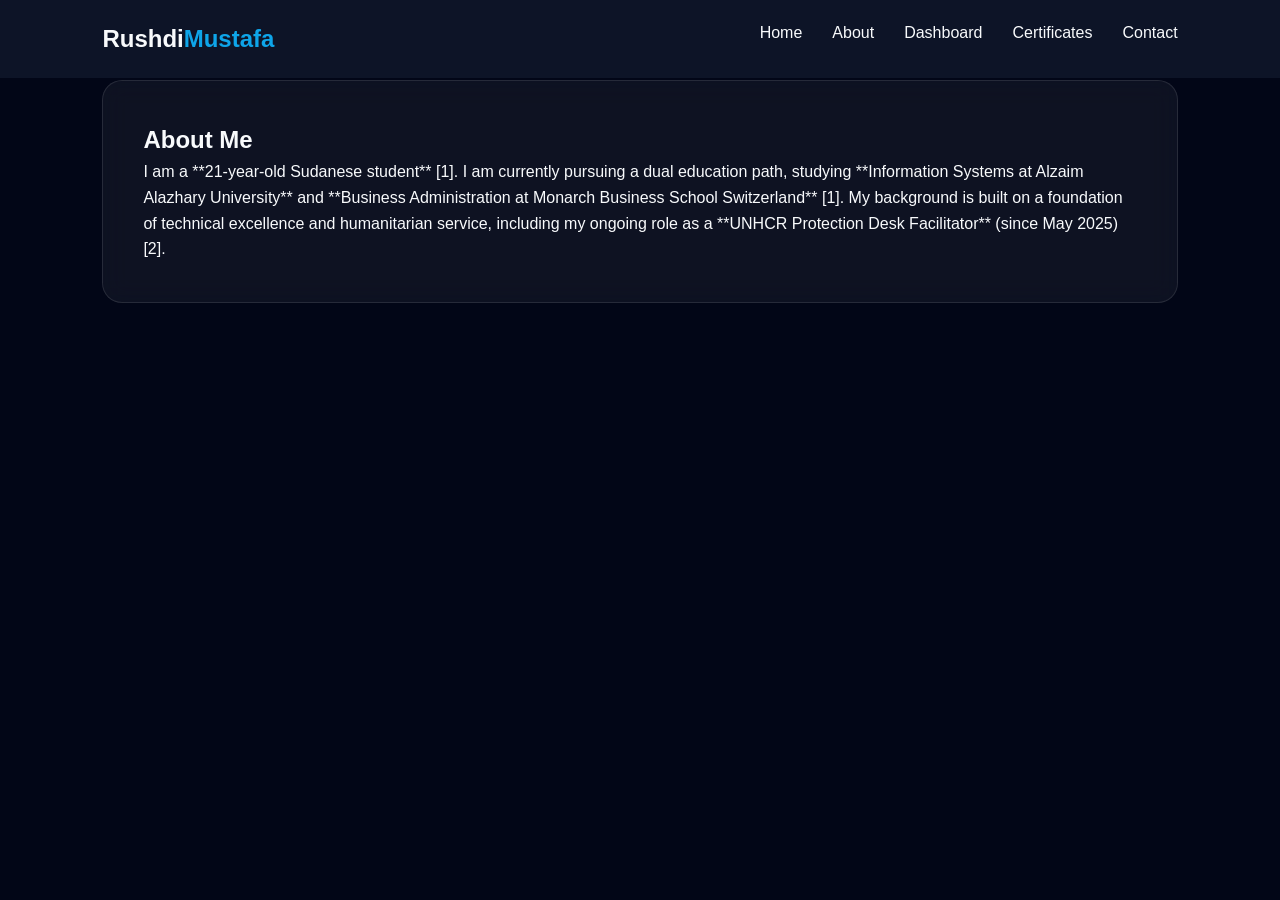
==== about.html @ 571a0451 "my website" ====
<!DOCTYPE html>
<html lang="en">
<head>
    <meta charset="UTF-8">
    <meta name="viewport" content="width=device-width, initial-scale=1.0">
    <title>About Rushdi Mustafa Yousif Adam</title>
    <link rel="stylesheet" href="/style.css">
    <link rel="stylesheet" href="https://cdnjs.cloudflare.com/ajax/libs/font-awesome/6.4.0/css/all.min.css">
    </head>

<body>
    <nav class="navbar">
        <div class="logo">Rushdi<span>Mustafa</span></div>
        <ul class="nav-links">
            <li><a href="/index.html">Home</a></li>
            <li><a href="/about.html">About</a></li>
            <li><a href="/dash.html">Dashboard</a></li>
            <li><a href="/certi.html">Certificates</a></li>
            <li><a href="/contact.html">Contact</a></li>
        </ul>
    </nav>
    <section id="about" class="container">
        <div class="glass-card bio-section">
            <h2>About Me</h2>
            <p>I am a **21-year-old Sudanese student** [1]. I am currently pursuing a dual education path, studying
                **Information Systems at Alzaim Alazhary University** and **Business Administration at Monarch Business
                School Switzerland** [1]. My background is built on a foundation of technical excellence and
                humanitarian service, including my ongoing role as a **UNHCR Protection Desk Facilitator** (since May
                2025) [2].</p>
        </div>
    </section>
<script src="/index.js"></script>

</body>
</html>
---- style.css ----
:root {
    --primary: #0f172a; /* Deep Midnight */
    --accent: #0ea5e9;  /* Electric Cyan */
    --text-white: #f8fafc;
    --card-bg: rgba(255, 255, 255, 0.05);
}

* {
    margin: 0;
    padding: 0;
    box-sizing: border-box;
}

body {
    font-family: 'Inter', sans-serif;
    background-color: #020617;
    color: var(--text-white);
    line-height: 1.6;
}

/* Navbar */
.navbar {
    display: flex;
    justify-content: space-between;
    padding: 20px 8%;
    background: rgba(15, 23, 42, 0.9);
    backdrop-filter: blur(10px);
    position: fixed;
    width: 100%;
    z-index: 1000;
}

.logo { font-size: 1.5rem; font-weight: bold; color: var(--text-white); }
.logo span { color: var(--accent); }

.nav-links { display: flex; list-style: none; }
.nav-links li { margin-left: 30px; }
.nav-links a { text-decoration: none; color: var(--text-white); transition: 0.3s; }
.nav-links a:hover { color: var(--accent); }

/* Hero Section */
.hero-section {
    height: 100vh;
    background: url('images/my.jpg') center/cover;
    display: flex;
    align-items: center;
    justify-content: center;
    text-align: center;
    position: relative;
}

.overlay {
    position: absolute;
    top: 0; left: 0; width: 100%; height: 100%;
    background: linear-gradient(to bottom, rgba(2, 6, 23, 0.8), #020617);
}

.hero-content { position: relative; z-index: 1; }
.profile-img {
    width: 180px; height: 180px;
    border-radius: 50%;
    border: 4px solid var(--accent);
    margin-bottom: 20px;
}

/* Dashboard & Cards */
.container { padding: 80px 8%; }
.section-title { text-align: center; margin-bottom: 40px; font-size: 2.5rem; }

.glass-card {
    background: var(--card-bg);
    backdrop-filter: blur(12px);
    border: 1px solid rgba(255,255,255,0.1);
    padding: 40px;
    border-radius: 20px;
}

.dashboard-grid {
    display: grid;
    grid-template-columns: repeat(auto-fit, minmax(300px, 1fr));
    gap: 30px;
}

.dash-card {
    background: var(--card-bg);
    padding: 30px;
    border-radius: 20px;
    border-bottom: 4px solid var(--accent);
    transition: transform 0.3s;
}

.dash-card:hover { transform: translateY(-10px); }
.dash-card i { font-size: 2.5rem; color: var(--accent); margin-bottom: 15px; }

/* Certificate Photo Section */
.cert-grid {
    display: grid;
    grid-template-columns: repeat(auto-fit, minmax(250px, 1fr));
    gap: 20px;
}

.cert-item img {
    width: 100%;
    border-radius: 10px;
    filter: grayscale(40%);
    transition: 0.4s;
}

.cert-item img:hover { filter: grayscale(0%); transform: scale(1.05); }

/* Footer */
footer { background: #0f172a; padding: 60px 0; text-align: center; }
.footer-icons { margin: 20px 0; }
.footer-icons a { color: var(--text-white); font-size: 1.8rem; margin: 0 15px; transition: 0.3s; }
.footer-icons a:hover { color: var(--accent); }
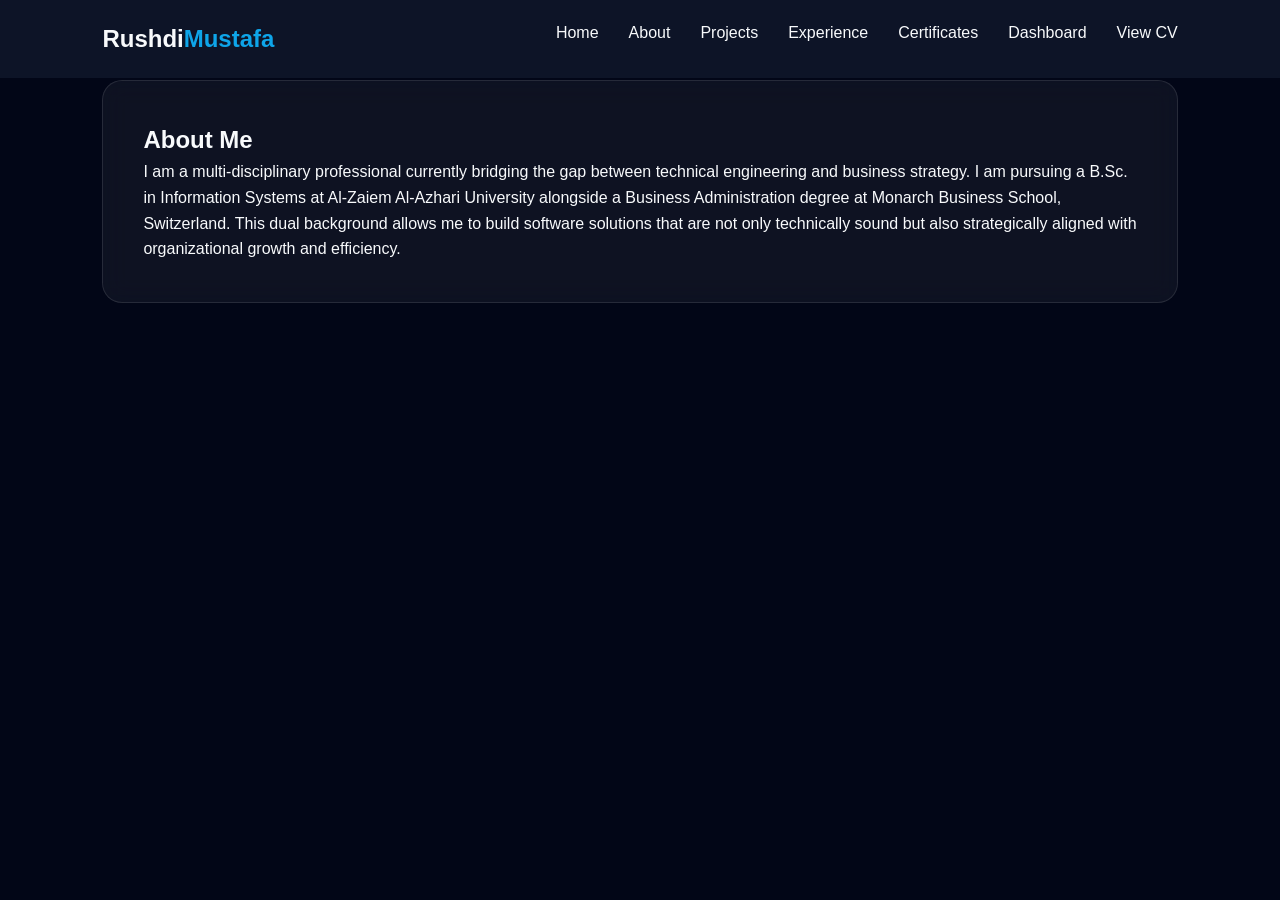
==== commit 0fd531d2: "updatl" ====
--- a/about.html
+++ b/about.html
@@ -12,21 +12,26 @@
     <nav class="navbar">
         <div class="logo">Rushdi<span>Mustafa</span></div>
         <ul class="nav-links">
-            <li><a href="/index.html">Home</a></li>
-            <li><a href="/about.html">About</a></li>
-            <li><a href="/dash.html">Dashboard</a></li>
-            <li><a href="/certi.html">Certificates</a></li>
-            <li><a href="/contact.html">Contact</a></li>
+            <li><a href="home">Home</a></li>
+            <li><a href="about.html">About</a></li>
+            <li><a href="project.html">Projects</a></li>
+            <li><a href="experiance.html">Experience</a></li>
+            <li><a href="certi.html">Certificates</a></li>
+            <li>
+                <a href="dash.html">Dashboard</a>
+            </li>
+            <li>
+                <a href="RUSHDI MUSTAFA YOUSIF ADAM.pdf" target="_blank">View CV</a>
+            </li>
         </ul>
     </nav>
     <section id="about" class="container">
         <div class="glass-card bio-section">
             <h2>About Me</h2>
-            <p>I am a **21-year-old Sudanese student** [1]. I am currently pursuing a dual education path, studying
-                **Information Systems at Alzaim Alazhary University** and **Business Administration at Monarch Business
-                School Switzerland** [1]. My background is built on a foundation of technical excellence and
-                humanitarian service, including my ongoing role as a **UNHCR Protection Desk Facilitator** (since May
-                2025) [2].</p>
+            <p>I am a multi-disciplinary professional currently bridging the gap between technical engineering and business strategy. I
+            am pursuing a B.Sc. in Information Systems at Al-Zaiem Al-Azhari University alongside a Business Administration degree
+            at Monarch Business School, Switzerland. This dual background allows me to build software solutions that are not only
+            technically sound but also strategically aligned with organizational growth and efficiency.</p>
         </div>
     </section>
 <script src="/index.js"></script>
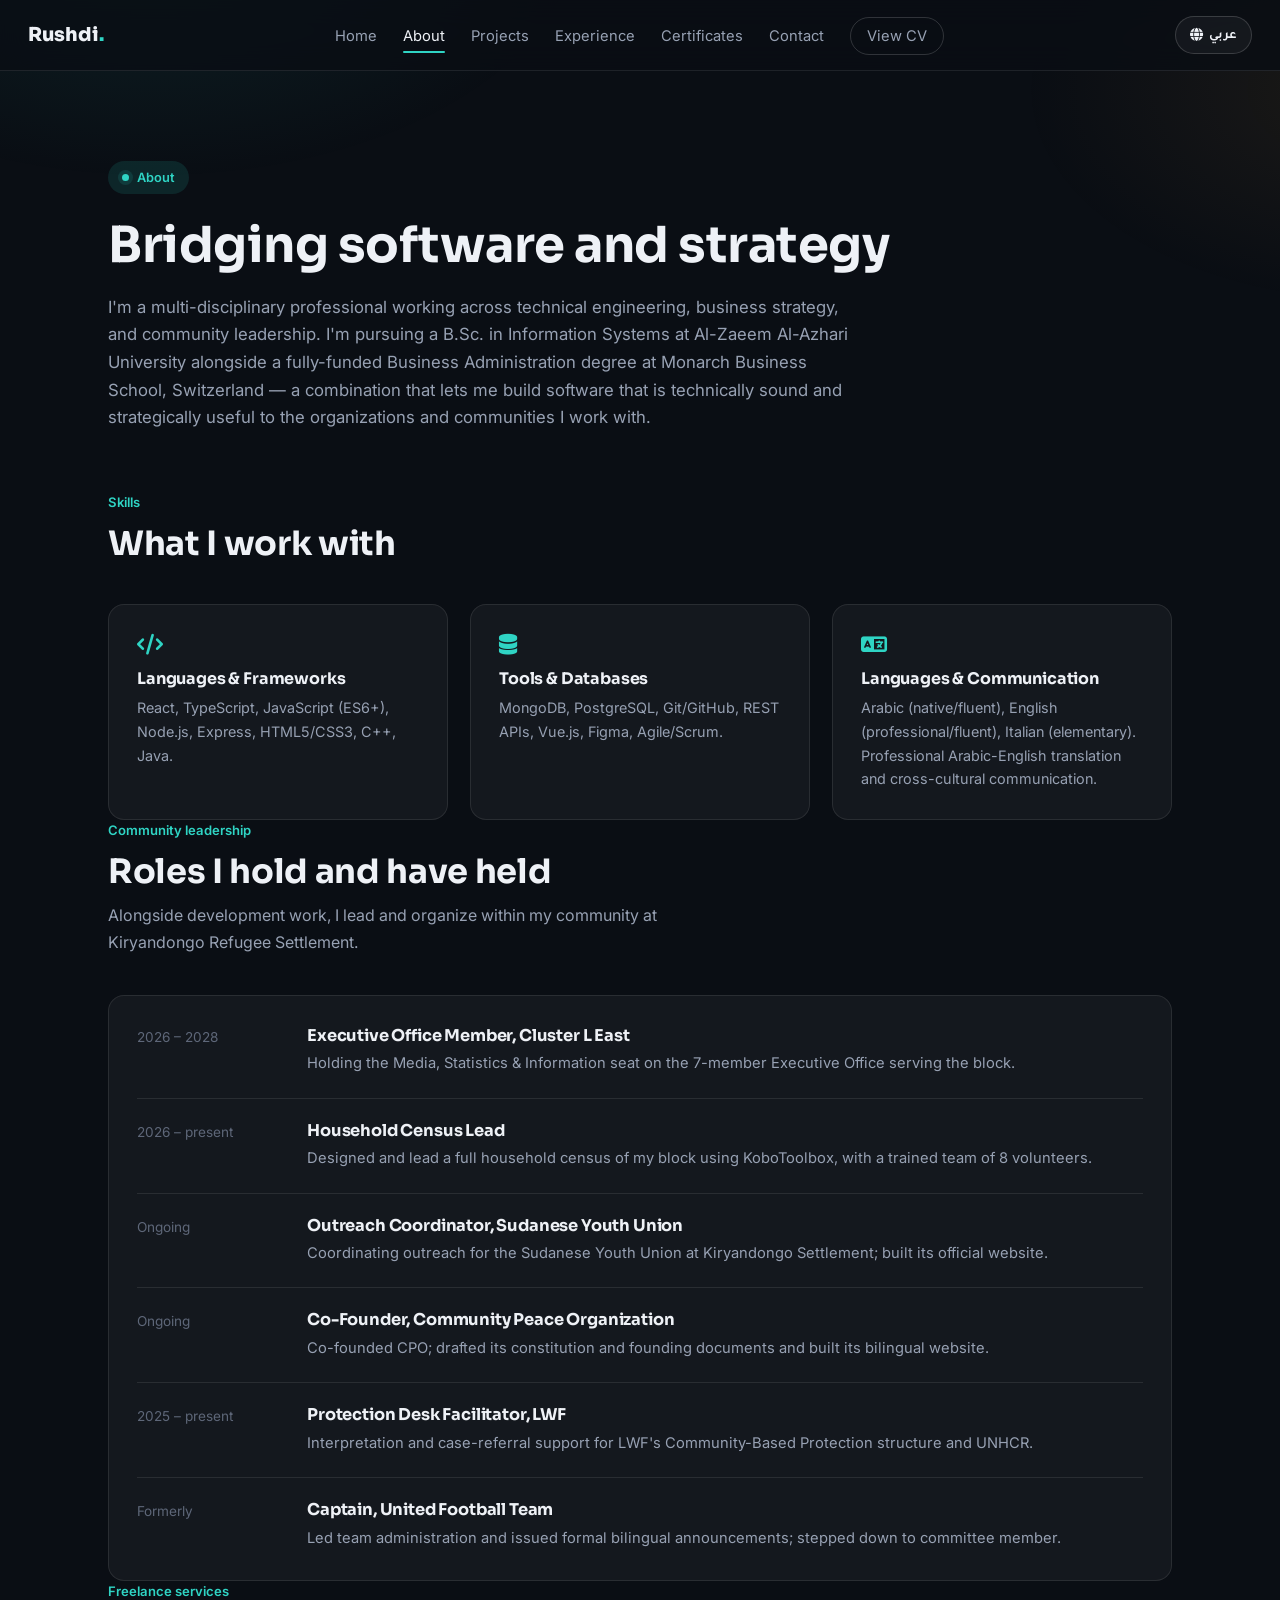
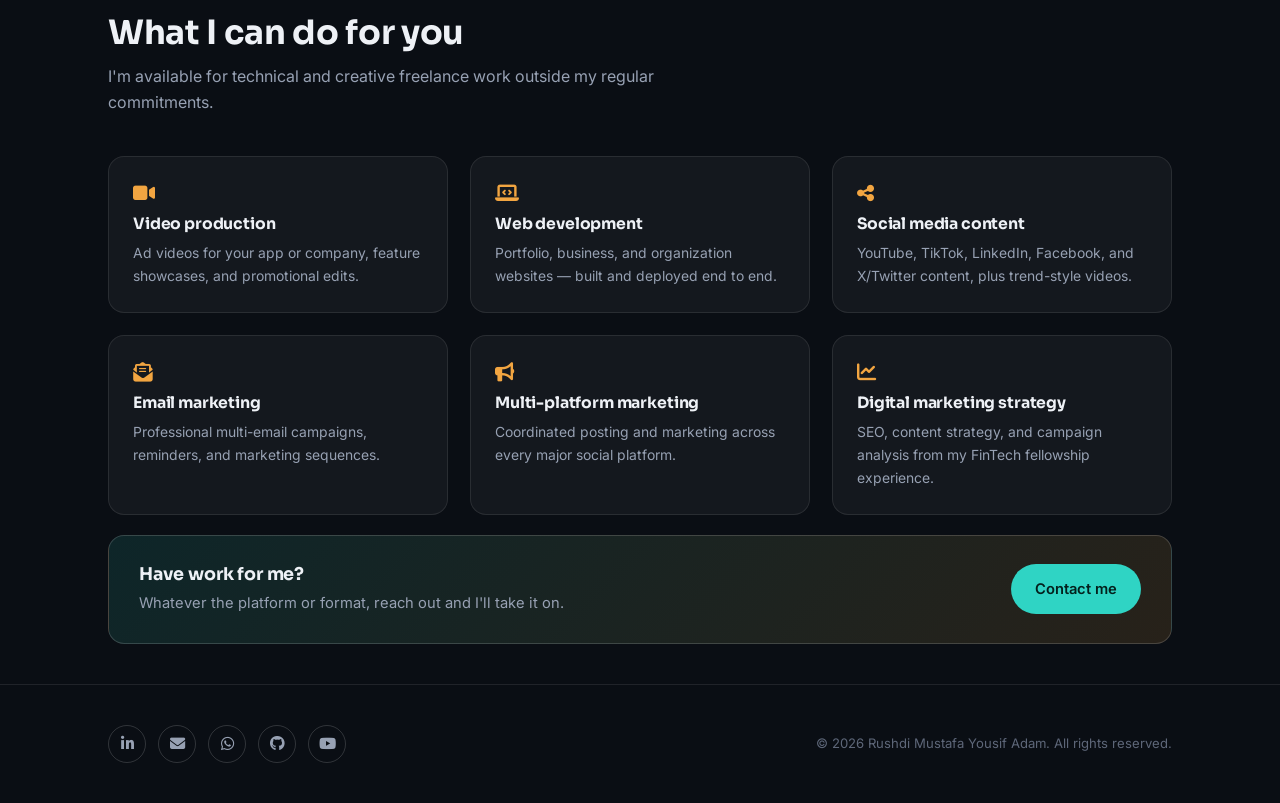
==== commit fe7512a6: "good" ====
--- a/about.html
+++ b/about.html
@@ -1,40 +1,175 @@
 <!DOCTYPE html>
 <html lang="en">
 <head>
-    <meta charset="UTF-8">
-    <meta name="viewport" content="width=device-width, initial-scale=1.0">
-    <title>About Rushdi Mustafa Yousif Adam</title>
-    <link rel="stylesheet" href="/style.css">
-    <link rel="stylesheet" href="https://cdnjs.cloudflare.com/ajax/libs/font-awesome/6.4.0/css/all.min.css">
-    </head>
+<meta charset="UTF-8">
+<meta name="viewport" content="width=device-width, initial-scale=1.0">
+<title>About | Rushdi Mustafa Yousif Adam</title>
+<link rel="stylesheet" href="style.css">
+<link rel="stylesheet" href="https://cdnjs.cloudflare.com/ajax/libs/font-awesome/6.4.0/css/all.min.css">
+</head>
+<body dir="ltr">
 
-<body>
-    <nav class="navbar">
-        <div class="logo">Rushdi<span>Mustafa</span></div>
-        <ul class="nav-links">
-            <li><a href="home">Home</a></li>
-            <li><a href="about.html">About</a></li>
-            <li><a href="project.html">Projects</a></li>
-            <li><a href="experiance.html">Experience</a></li>
-            <li><a href="certi.html">Certificates</a></li>
-            <li>
-                <a href="dash.html">Dashboard</a>
-            </li>
-            <li>
-                <a href="RUSHDI MUSTAFA YOUSIF ADAM.pdf" target="_blank">View CV</a>
-            </li>
-        </ul>
-    </nav>
-    <section id="about" class="container">
-        <div class="glass-card bio-section">
-            <h2>About Me</h2>
-            <p>I am a multi-disciplinary professional currently bridging the gap between technical engineering and business strategy. I
-            am pursuing a B.Sc. in Information Systems at Al-Zaiem Al-Azhari University alongside a Business Administration degree
-            at Monarch Business School, Switzerland. This dual background allows me to build software solutions that are not only
-            technically sound but also strategically aligned with organizational growth and efficiency.</p>
-        </div>
-    </section>
-<script src="/index.js"></script>
+<nav class="navbar">
+  <div class="logo">Rushdi<span>.</span></div>
+  <ul class="nav-links">
+    <li><a href="index.html" data-page="index.html" data-en="Home" data-ar="الرئيسية">Home</a></li>
+    <li><a href="about.html" data-page="about.html" data-en="About" data-ar="عني">About</a></li>
+    <li><a href="projects.html" data-page="projects.html" data-en="Projects" data-ar="المشاريع">Projects</a></li>
+    <li><a href="experience.html" data-page="experience.html" data-en="Experience" data-ar="المسيرة">Experience</a></li>
+    <li><a href="certificates.html" data-page="certificates.html" data-en="Certificates" data-ar="الشهادات">Certificates</a></li>
+    <li><a href="contact.html" data-page="contact.html" data-en="Contact" data-ar="تواصل">Contact</a></li>
+    <li><a class="nav-cv" href="RUSHDI MUSTAFA YOUSIF ADAM.pdf" target="_blank" data-en="View CV" data-ar="السيرة الذاتية">View CV</a></li>
+  </ul>
+  <div class="nav-right">
+    <button class="lang-toggle" aria-label="Switch language"><i class="fas fa-globe"></i><span class="lang-label">عربي</span></button>
+    <button class="nav-toggle" aria-label="Menu"><i class="fas fa-bars"></i></button>
+  </div>
+</nav>
 
+<header class="hero" style="padding-bottom:20px;">
+  <div class="container" style="grid-template-columns:1fr; display:block;">
+    <span class="eyebrow-tag"><span class="dot"></span><span data-en="About" data-ar="عني">About</span></span>
+    <h1 data-en="Bridging software and strategy" data-ar="بين البرمجة والاستراتيجية">Bridging software and strategy</h1>
+    <p class="about-lead" data-en="I'm a multi-disciplinary professional working across technical engineering, business strategy, and community leadership. I'm pursuing a B.Sc. in Information Systems at Al-Zaeem Al-Azhari University alongside a fully-funded Business Administration degree at Monarch Business School, Switzerland — a combination that lets me build software that is technically sound and strategically useful to the organizations and communities I work with." data-ar="أنا محترف متعدد التخصصات أعمل بين الهندسة التقنية والاستراتيجية التجارية والقيادة المجتمعية. أدرس بكالوريوس نظم المعلومات في جامعة الزعيم الأزهري، إلى جانب درجة إدارة الأعمال بمنحة كاملة من Monarch Business School بسويسرا — مزيج يمكّنني من بناء برمجيات متينة تقنيًا ومفيدة استراتيجيًا للمنظمات والمجتمعات التي أعمل معها.">I'm a multi-disciplinary professional working across technical engineering, business strategy, and community leadership. I'm pursuing a B.Sc. in Information Systems at Al-Zaeem Al-Azhari University alongside a fully-funded Business Administration degree at Monarch Business School, Switzerland — a combination that lets me build software that is technically sound and strategically useful to the organizations and communities I work with.</p>
+  </div>
+</header>
+
+<section class="container">
+  <div class="section-head">
+    <span class="kicker" data-en="Skills" data-ar="المهارات">Skills</span>
+    <h2 data-en="What I work with" data-ar="أدواتي">What I work with</h2>
+  </div>
+  <div class="grid-3">
+    <div class="card skill-card">
+      <i class="fas fa-code"></i>
+      <h3 data-en="Languages & Frameworks" data-ar="لغات وأطر عمل">Languages & Frameworks</h3>
+      <p data-en="React, TypeScript, JavaScript (ES6+), Node.js, Express, HTML5/CSS3, C++, Java." data-ar="React، TypeScript، JavaScript (ES6+)، Node.js، Express، HTML5/CSS3، C++، Java.">React, TypeScript, JavaScript (ES6+), Node.js, Express, HTML5/CSS3, C++, Java.</p>
+    </div>
+    <div class="card skill-card">
+      <i class="fas fa-database"></i>
+      <h3 data-en="Tools & Databases" data-ar="أدوات وقواعد بيانات">Tools & Databases</h3>
+      <p data-en="MongoDB, PostgreSQL, Git/GitHub, REST APIs, Vue.js, Figma, Agile/Scrum." data-ar="MongoDB، PostgreSQL، Git/GitHub، REST APIs، Vue.js، Figma، منهجية Agile/Scrum.">MongoDB, PostgreSQL, Git/GitHub, REST APIs, Vue.js, Figma, Agile/Scrum.</p>
+    </div>
+    <div class="card skill-card">
+      <i class="fas fa-language"></i>
+      <h3 data-en="Languages & Communication" data-ar="اللغات والتواصل">Languages & Communication</h3>
+      <p data-en="Arabic (native/fluent), English (professional/fluent), Italian (elementary). Professional Arabic-English translation and cross-cultural communication." data-ar="العربية (لغة أم)، الإنجليزية (احترافية)، الإيطالية (مبتدئ). ترجمة احترافية عربي-إنجليزي وتواصل بين الثقافات.">Arabic (native/fluent), English (professional/fluent), Italian (elementary). Professional Arabic-English translation and cross-cultural communication.</p>
+    </div>
+  </div>
+</section>
+
+<section class="container">
+  <div class="section-head">
+    <span class="kicker" data-en="Community leadership" data-ar="القيادة المجتمعية">Community leadership</span>
+    <h2 data-en="Roles I hold and have held" data-ar="أدواري الحالية والسابقة">Roles I hold and have held</h2>
+    <p data-en="Alongside development work, I lead and organize within my community at Kiryandongo Refugee Settlement." data-ar="إلى جانب العمل التقني، أقود وأنظّم داخل مجتمعي في مستوطنة كيريندونغو للاجئين.">Alongside development work, I lead and organize within my community at Kiryandongo Refugee Settlement.</p>
+  </div>
+  <div class="card" style="padding:8px 28px;">
+    <div class="role-item">
+      <span class="role-period" data-en="2026 – 2028" data-ar="٢٠٢٦ – ٢٠٢٨">2026 – 2028</span>
+      <div>
+        <h4 data-en="Executive Office Member, Cluster L East" data-ar="عضو المكتب التنفيذي لكلاستر إل شرق">Executive Office Member, Cluster L East</h4>
+        <p data-en="Holding the Media, Statistics & Information seat on the 7-member Executive Office serving the block." data-ar="أشغل مقعد الإعلام والإحصاء والمعلومات في المكتب التنفيذي المكوّن من 7 أعضاء والذي يخدم البلوك.">Holding the Media, Statistics & Information seat on the 7-member Executive Office serving the block.</p>
+      </div>
+    </div>
+    <div class="role-item">
+      <span class="role-period" data-en="2026 – present" data-ar="٢٠٢٦ – الآن">2026 – present</span>
+      <div>
+        <h4 data-en="Household Census Lead" data-ar="قائد مشروع الحصر الشامل">Household Census Lead</h4>
+        <p data-en="Designed and lead a full household census of my block using KoboToolbox, with a trained team of 8 volunteers." data-ar="صممت وأقود حصرًا شاملًا لأسر البلوك عبر KoboToolbox، بفريق مدرّب من 8 متطوعين.">Designed and lead a full household census of my block using KoboToolbox, with a trained team of 8 volunteers.</p>
+      </div>
+    </div>
+    <div class="role-item">
+      <span class="role-period" data-en="Ongoing" data-ar="مستمر">Ongoing</span>
+      <div>
+        <h4 data-en="Outreach Coordinator, Sudanese Youth Union" data-ar="منسّق التواصل، اتحاد الشباب السوداني">Outreach Coordinator, Sudanese Youth Union</h4>
+        <p data-en="Coordinating outreach for the Sudanese Youth Union at Kiryandongo Settlement; built its official website." data-ar="أنسّق التواصل لاتحاد الشباب السوداني بكيريندونغو، وبنيت موقعه الرسمي.">Coordinating outreach for the Sudanese Youth Union at Kiryandongo Settlement; built its official website.</p>
+      </div>
+    </div>
+    <div class="role-item">
+      <span class="role-period" data-en="Ongoing" data-ar="مستمر">Ongoing</span>
+      <div>
+        <h4 data-en="Co-Founder, Community Peace Organization" data-ar="شريك مؤسس، منظمة السلام المجتمعية">Co-Founder, Community Peace Organization</h4>
+        <p data-en="Co-founded CPO; drafted its constitution and founding documents and built its bilingual website." data-ar="شريك في تأسيس CPO، صغت دستورها ووثائق التأسيس، وبنيت موقعها ثنائي اللغة.">Co-founded CPO; drafted its constitution and founding documents and built its bilingual website.</p>
+      </div>
+    </div>
+    <div class="role-item">
+      <span class="role-period" data-en="2025 – present" data-ar="٢٠٢٥ – الآن">2025 – present</span>
+      <div>
+        <h4 data-en="Protection Desk Facilitator, LWF" data-ar="ميسّر مكتب الحماية، LWF">Protection Desk Facilitator, LWF</h4>
+        <p data-en="Interpretation and case-referral support for LWF's Community-Based Protection structure and UNHCR." data-ar="ترجمة ودعم إحالة الحالات ضمن هيكل الحماية المجتمعية لـLWF ومنظمة UNHCR.">Interpretation and case-referral support for LWF's Community-Based Protection structure and UNHCR.</p>
+      </div>
+    </div>
+    <div class="role-item">
+      <span class="role-period" data-en="Formerly" data-ar="سابقًا">Formerly</span>
+      <div>
+        <h4 data-en="Captain, United Football Team" data-ar="كابتن فريق يونايتد">Captain, United Football Team</h4>
+        <p data-en="Led team administration and issued formal bilingual announcements; stepped down to committee member." data-ar="قدت إدارة الفريق وأصدرت إعلانات رسمية ثنائية اللغة، ثم تنازلت للعضوية في اللجنة.">Led team administration and issued formal bilingual announcements; stepped down to committee member.</p>
+      </div>
+    </div>
+  </div>
+</section>
+
+<section class="container">
+  <div class="section-head">
+    <span class="kicker" data-en="Freelance services" data-ar="خدمات العمل الحر">Freelance services</span>
+    <h2 data-en="What I can do for you" data-ar="ما يمكنني تقديمه لك">What I can do for you</h2>
+    <p data-en="I'm available for technical and creative freelance work outside my regular commitments." data-ar="متاح للعمل الحر التقني والإبداعي إلى جانب التزاماتي المعتادة.">I'm available for technical and creative freelance work outside my regular commitments.</p>
+  </div>
+  <div class="grid-3">
+    <div class="card service-card">
+      <i class="fas fa-video"></i>
+      <h3 data-en="Video production" data-ar="إنتاج فيديو">Video production</h3>
+      <p data-en="Ad videos for your app or company, feature showcases, and promotional edits." data-ar="فيديوهات إعلانية لتطبيقك أو شركتك، عرض المزايا، ومونتاج ترويجي.">Ad videos for your app or company, feature showcases, and promotional edits.</p>
+    </div>
+    <div class="card service-card">
+      <i class="fas fa-laptop-code"></i>
+      <h3 data-en="Web development" data-ar="تطوير مواقع">Web development</h3>
+      <p data-en="Portfolio, business, and organization websites — built and deployed end to end." data-ar="مواقع شخصية وتجارية وللمنظمات — بناءً ونشرًا كاملًا.">Portfolio, business, and organization websites — built and deployed end to end.</p>
+    </div>
+    <div class="card service-card">
+      <i class="fas fa-share-nodes"></i>
+      <h3 data-en="Social media content" data-ar="محتوى تواصل اجتماعي">Social media content</h3>
+      <p data-en="YouTube, TikTok, LinkedIn, Facebook, and X/Twitter content, plus trend-style videos." data-ar="محتوى يوتيوب وتيك توك ولينكدإن وفيسبوك وX/تويتر، وفيديوهات على المنصات الرائجة.">YouTube, TikTok, LinkedIn, Facebook, and X/Twitter content, plus trend-style videos.</p>
+    </div>
+    <div class="card service-card">
+      <i class="fas fa-envelope-open-text"></i>
+      <h3 data-en="Email marketing" data-ar="تسويق عبر الإيميل">Email marketing</h3>
+      <p data-en="Professional multi-email campaigns, reminders, and marketing sequences." data-ar="حملات إيميل احترافية متعددة، رسائل تذكير، وتسلسلات تسويقية.">Professional multi-email campaigns, reminders, and marketing sequences.</p>
+    </div>
+    <div class="card service-card">
+      <i class="fas fa-bullhorn"></i>
+      <h3 data-en="Multi-platform marketing" data-ar="تسويق متعدد المنصات">Multi-platform marketing</h3>
+      <p data-en="Coordinated posting and marketing across every major social platform." data-ar="نشر وتسويق منسّق عبر جميع منصات التواصل الرئيسية.">Coordinated posting and marketing across every major social platform.</p>
+    </div>
+    <div class="card service-card">
+      <i class="fas fa-chart-line"></i>
+      <h3 data-en="Digital marketing strategy" data-ar="استراتيجية تسويق رقمي">Digital marketing strategy</h3>
+      <p data-en="SEO, content strategy, and campaign analysis from my FinTech fellowship experience." data-ar="تحسين محركات البحث واستراتيجية محتوى وتحليل حملات من خبرتي في زمالة الفينتك.">SEO, content strategy, and campaign analysis from my FinTech fellowship experience.</p>
+    </div>
+  </div>
+  <div class="card services-banner">
+    <div>
+      <h3 data-en="Have work for me?" data-ar="لديك عمل لي؟">Have work for me?</h3>
+      <p data-en="Whatever the platform or format, reach out and I'll take it on." data-ar="مهما كانت المنصة أو الصيغة، تواصل معي وسأتولى الأمر.">Whatever the platform or format, reach out and I'll take it on.</p>
+    </div>
+    <a href="contact.html" class="btn btn-primary"><span data-en="Contact me" data-ar="تواصل معي">Contact me</span></a>
+  </div>
+</section>
+
+<footer>
+  <div class="container footer-inner">
+    <div class="footer-icons">
+      <a href="https://www.linkedin.com/in/rushdi-mustafa-yousif-adam-50294b335/" target="_blank" aria-label="LinkedIn"><i class="fab fa-linkedin-in"></i></a>
+      <a href="mailto:rodhdimustafayousif@gmail.com" aria-label="Email"><i class="fas fa-envelope"></i></a>
+      <a href="https://wa.me/256789817673" target="_blank" aria-label="WhatsApp"><i class="fab fa-whatsapp"></i></a>
+      <a href="https://github.com/rushdim" target="_blank" aria-label="GitHub"><i class="fab fa-github"></i></a>
+      <a href="https://youtube.com/@rushdimustafayousifadam" target="_blank" aria-label="YouTube"><i class="fab fa-youtube"></i></a>
+    </div>
+    <p class="footer-copy" data-en="© 2026 Rushdi Mustafa Yousif Adam. All rights reserved." data-ar="© 2026 رشدي مصطفى يوسف آدم. جميع الحقوق محفوظة.">© 2026 Rushdi Mustafa Yousif Adam. All rights reserved.</p>
+  </div>
+</footer>
+
+<script src="script.js"></script>
 </body>
-</html>+</html>
--- a/style.css
+++ b/style.css
@@ -1,115 +1,518 @@
+/* ==========================================================================
+   Rushdi Mustafa Yousif Adam — Portfolio
+   Design tokens
+   ========================================================================== */
+@import url('https://fonts.googleapis.com/css2?family=Sora:wght@400;500;600;700;800&family=Inter:wght@400;500;600&family=Tajawal:wght@400;500;700;800&display=swap');
+
 :root {
-    --primary: #0f172a; /* Deep Midnight */
-    --accent: #0ea5e9;  /* Electric Cyan */
-    --text-white: #f8fafc;
-    --card-bg: rgba(255, 255, 255, 0.05);
-}
-
-* {
-    margin: 0;
-    padding: 0;
-    box-sizing: border-box;
-}
+  --bg: #0a0e14;
+  --bg-elevated: #10151f;
+  --surface: rgba(255, 255, 255, 0.045);
+  --surface-hover: rgba(255, 255, 255, 0.075);
+  --border: rgba(255, 255, 255, 0.09);
+  --border-strong: rgba(255, 255, 255, 0.16);
+  --text: #eef1f6;
+  --text-dim: #97a1b3;
+  --text-faint: #5e6779;
+  --accent: #2fd4c4;
+  --accent-soft: rgba(47, 212, 196, 0.12);
+  --accent-2: #f2a541;
+  --accent-2-soft: rgba(242, 165, 65, 0.13);
+  --radius-sm: 8px;
+  --radius: 16px;
+  --radius-lg: 22px;
+  --max: 1120px;
+  --font-head: 'Sora', 'Tajawal', sans-serif;
+  --font-body: 'Inter', 'Tajawal', sans-serif;
+}
+
+html[lang="ar"] {
+  --font-head: 'Tajawal', sans-serif;
+  --font-body: 'Tajawal', sans-serif;
+}
+
+* { margin: 0; padding: 0; box-sizing: border-box; }
+
+html { scroll-behavior: smooth; }
 
 body {
-    font-family: 'Inter', sans-serif;
-    background-color: #020617;
-    color: var(--text-white);
-    line-height: 1.6;
-}
-
-/* Navbar */
+  background: var(--bg);
+  color: var(--text);
+  font-family: var(--font-body);
+  line-height: 1.65;
+  overflow-x: hidden;
+}
+
+body[dir="rtl"] { text-align: right; }
+
+img { max-width: 100%; display: block; }
+a { color: inherit; text-decoration: none; }
+ul { list-style: none; }
+
+h1, h2, h3, h4 {
+  font-family: var(--font-head);
+  font-weight: 700;
+  line-height: 1.2;
+  letter-spacing: -0.01em;
+}
+
+.container {
+  max-width: var(--max);
+  margin: 0 auto;
+  padding: 0 28px;
+}
+
+/* subtle backdrop texture */
+body::before {
+  content: "";
+  position: fixed;
+  inset: 0;
+  z-index: -1;
+  background:
+    radial-gradient(720px 420px at 12% -8%, rgba(47, 212, 196, 0.10), transparent 60%),
+    radial-gradient(600px 360px at 108% 10%, rgba(242, 165, 65, 0.08), transparent 60%);
+}
+
+/* ==========================================================================
+   Navbar
+   ========================================================================== */
 .navbar {
-    display: flex;
-    justify-content: space-between;
-    padding: 20px 8%;
-    background: rgba(15, 23, 42, 0.9);
-    backdrop-filter: blur(10px);
-    position: fixed;
-    width: 100%;
-    z-index: 1000;
-}
-
-.logo { font-size: 1.5rem; font-weight: bold; color: var(--text-white); }
+  position: sticky;
+  top: 0;
+  z-index: 1000;
+  display: flex;
+  align-items: center;
+  justify-content: space-between;
+  gap: 20px;
+  padding: 16px 28px;
+  background: rgba(10, 14, 20, 0.78);
+  backdrop-filter: blur(14px);
+  border-bottom: 1px solid var(--border);
+}
+
+.logo {
+  font-family: var(--font-head);
+  font-weight: 800;
+  font-size: 1.2rem;
+  color: var(--text);
+  white-space: nowrap;
+}
 .logo span { color: var(--accent); }
 
-.nav-links { display: flex; list-style: none; }
-.nav-links li { margin-left: 30px; }
-.nav-links a { text-decoration: none; color: var(--text-white); transition: 0.3s; }
-.nav-links a:hover { color: var(--accent); }
-
-/* Hero Section */
-.hero-section {
-    height: 100vh;
-    background: url('images/my.jpg') center/cover;
-    display: flex;
-    align-items: center;
-    justify-content: center;
-    text-align: center;
-    position: relative;
-}
-
-.overlay {
+.nav-links {
+  display: flex;
+  align-items: center;
+  gap: 26px;
+  flex-wrap: wrap;
+}
+
+.nav-links a {
+  font-size: 0.92rem;
+  color: var(--text-dim);
+  transition: color 0.2s ease;
+  position: relative;
+}
+.nav-links a:hover, .nav-links a.active { color: var(--text); }
+.nav-links a.active::after {
+  content: "";
+  position: absolute;
+  left: 0; right: 0; bottom: -8px;
+  height: 2px;
+  background: var(--accent);
+  border-radius: 2px;
+}
+
+.nav-cv {
+  padding: 9px 16px;
+  border: 1px solid var(--border-strong);
+  border-radius: 100px;
+  font-size: 0.85rem;
+  white-space: nowrap;
+}
+.nav-cv:hover { border-color: var(--accent); color: var(--accent); }
+
+.lang-toggle {
+  display: inline-flex;
+  align-items: center;
+  gap: 6px;
+  padding: 8px 14px;
+  border-radius: 100px;
+  border: 1px solid var(--border-strong);
+  background: var(--surface);
+  color: var(--text);
+  font-size: 0.82rem;
+  font-weight: 600;
+  cursor: pointer;
+  font-family: var(--font-body);
+}
+.lang-toggle:hover { border-color: var(--accent); }
+
+.nav-toggle {
+  display: none;
+  background: none;
+  border: none;
+  color: var(--text);
+  font-size: 1.4rem;
+  cursor: pointer;
+}
+
+/* ==========================================================================
+   Hero
+   ========================================================================== */
+.hero {
+  padding: 90px 0 70px;
+}
+.hero .container {
+  display: grid;
+  grid-template-columns: 1.2fr 0.8fr;
+  gap: 56px;
+  align-items: center;
+}
+body[dir="rtl"] .hero .container { direction: rtl; }
+
+.eyebrow-tag {
+  display: inline-flex;
+  align-items: center;
+  gap: 8px;
+  padding: 6px 14px;
+  border-radius: 100px;
+  background: var(--accent-soft);
+  color: var(--accent);
+  font-size: 0.8rem;
+  font-weight: 600;
+  margin-bottom: 22px;
+}
+.eyebrow-tag .dot {
+  width: 7px; height: 7px; border-radius: 50%;
+  background: var(--accent);
+  box-shadow: 0 0 0 4px var(--accent-soft);
+}
+
+.hero h1 {
+  font-size: clamp(2.1rem, 4vw, 3.1rem);
+  margin-bottom: 18px;
+}
+.hero .role-line {
+  color: var(--text-dim);
+  font-size: 1.08rem;
+  max-width: 52ch;
+  margin-bottom: 30px;
+}
+
+.hero-stats {
+  display: flex;
+  gap: 34px;
+  margin-bottom: 34px;
+  flex-wrap: wrap;
+}
+.hero-stats .stat b {
+  display: block;
+  font-family: var(--font-head);
+  font-size: 1.5rem;
+  color: var(--text);
+}
+.hero-stats .stat span {
+  font-size: 0.8rem;
+  color: var(--text-faint);
+}
+
+.hero-btns { display: flex; gap: 14px; flex-wrap: wrap; }
+
+.btn {
+  display: inline-flex;
+  align-items: center;
+  gap: 8px;
+  padding: 13px 24px;
+  border-radius: 100px;
+  font-weight: 600;
+  font-size: 0.92rem;
+  transition: transform 0.2s ease, opacity 0.2s ease;
+}
+.btn-primary { background: var(--accent); color: #04211d; }
+.btn-primary:hover { transform: translateY(-2px); }
+.btn-ghost { border: 1px solid var(--border-strong); color: var(--text); }
+.btn-ghost:hover { border-color: var(--accent); color: var(--accent); }
+
+.hero-portrait {
+  position: relative;
+  justify-self: center;
+}
+.hero-portrait .frame {
+  width: 280px;
+  height: 340px;
+  border-radius: var(--radius-lg);
+  overflow: hidden;
+  border: 1px solid var(--border-strong);
+  position: relative;
+}
+.hero-portrait img { width: 100%; height: 100%; object-fit: cover; }
+.hero-portrait .badge {
+  position: absolute;
+  bottom: -18px;
+  left: -18px;
+  background: var(--bg-elevated);
+  border: 1px solid var(--border-strong);
+  border-radius: var(--radius);
+  padding: 14px 18px;
+  display: flex;
+  align-items: center;
+  gap: 10px;
+}
+body[dir="rtl"] .hero-portrait .badge { left: auto; right: -18px; }
+.hero-portrait .badge i { color: var(--accent-2); font-size: 1.1rem; }
+.hero-portrait .badge b { display: block; font-size: 0.85rem; }
+.hero-portrait .badge span { font-size: 0.72rem; color: var(--text-faint); }
+
+/* ==========================================================================
+   Sections
+   ========================================================================== */
+section { padding: 64px 0; }
+.section-head { margin-bottom: 40px; max-width: 62ch; }
+.section-head .kicker {
+  display: block;
+  color: var(--accent);
+  font-size: 0.82rem;
+  font-weight: 600;
+  margin-bottom: 10px;
+}
+.section-head h2 { font-size: clamp(1.6rem, 3vw, 2.1rem); margin-bottom: 10px; }
+.section-head p { color: var(--text-dim); }
+
+/* Glass card */
+.card {
+  background: var(--surface);
+  border: 1px solid var(--border);
+  border-radius: var(--radius);
+  padding: 28px;
+  transition: border-color 0.25s ease, transform 0.25s ease;
+}
+.card:hover { border-color: var(--border-strong); }
+
+.grid-2 { display: grid; grid-template-columns: repeat(2, 1fr); gap: 22px; }
+.grid-3 { display: grid; grid-template-columns: repeat(3, 1fr); gap: 22px; }
+
+/* About */
+.about-lead { font-size: 1.05rem; color: var(--text-dim); max-width: 68ch; margin-bottom: 40px; }
+.skill-card i { color: var(--accent); font-size: 1.3rem; margin-bottom: 14px; }
+.skill-card h3 { font-size: 1rem; margin-bottom: 8px; }
+.skill-card p { color: var(--text-dim); font-size: 0.9rem; }
+
+.tag {
+  display: inline-block;
+  font-size: 0.72rem;
+  font-weight: 600;
+  padding: 5px 11px;
+  border-radius: 100px;
+  background: var(--accent-soft);
+  color: var(--accent);
+  border: 1px solid rgba(47, 212, 196, 0.25);
+}
+
+/* Leadership list */
+.role-item {
+  display: grid;
+  grid-template-columns: 150px 1fr;
+  gap: 20px;
+  padding: 22px 0;
+  border-top: 1px solid var(--border);
+}
+.role-item:first-child { border-top: none; }
+.role-item .role-period { color: var(--text-faint); font-size: 0.85rem; }
+.role-item h4 { font-size: 1.02rem; margin-bottom: 6px; }
+.role-item p { color: var(--text-dim); font-size: 0.92rem; }
+
+/* Services */
+.service-card {
+  padding: 24px;
+}
+.service-card i { color: var(--accent-2); font-size: 1.2rem; margin-bottom: 12px; }
+.service-card h3 { font-size: 0.98rem; margin-bottom: 8px; }
+.service-card p { font-size: 0.87rem; color: var(--text-dim); }
+
+.services-banner {
+  margin-top: 20px;
+  background: linear-gradient(135deg, var(--accent-soft), var(--accent-2-soft));
+  border: 1px solid var(--border-strong);
+  border-radius: var(--radius);
+  padding: 28px 30px;
+  display: flex;
+  align-items: center;
+  justify-content: space-between;
+  gap: 20px;
+  flex-wrap: wrap;
+}
+.services-banner h3 { font-size: 1.1rem; margin-bottom: 6px; }
+.services-banner p { color: var(--text-dim); font-size: 0.92rem; max-width: 50ch; }
+
+/* Projects */
+.project-card {
+  display: flex;
+  flex-direction: column;
+  height: 100%;
+}
+.project-card .p-top {
+  display: flex;
+  justify-content: space-between;
+  align-items: flex-start;
+  margin-bottom: 12px;
+  gap: 10px;
+}
+.project-card h3 { font-size: 1.08rem; color: var(--text); }
+.project-card .p-year {
+  font-size: 0.72rem;
+  color: var(--text-faint);
+  border: 1px solid var(--border);
+  padding: 3px 9px;
+  border-radius: 100px;
+  white-space: nowrap;
+}
+.project-card p.desc { color: var(--text-dim); font-size: 0.9rem; margin-bottom: 18px; flex-grow: 1; }
+.project-tags { display: flex; flex-wrap: wrap; gap: 7px; margin-bottom: 20px; }
+.project-links { display: flex; gap: 18px; border-top: 1px solid var(--border); padding-top: 16px; }
+.project-links a { font-size: 0.85rem; display: inline-flex; align-items: center; gap: 6px; color: var(--text-dim); }
+.project-links a:hover { color: var(--accent); }
+
+/* Timeline (experience) */
+.timeline { position: relative; padding-inline-start: 30px; }
+.timeline::before {
+  content: "";
+  position: absolute;
+  inset-inline-start: 5px;
+  top: 6px; bottom: 6px;
+  width: 2px;
+  background: var(--border-strong);
+}
+.timeline-item { position: relative; padding-bottom: 36px; }
+.timeline-item:last-child { padding-bottom: 0; }
+.timeline-dot {
+  position: absolute;
+  inset-inline-start: -30px;
+  top: 4px;
+  width: 12px; height: 12px;
+  border-radius: 50%;
+  background: var(--accent);
+  box-shadow: 0 0 0 4px var(--accent-soft);
+}
+.timeline-item .t-date { color: var(--accent-2); font-size: 0.82rem; font-weight: 600; }
+.timeline-item h3 { font-size: 1.05rem; margin: 6px 0 3px; }
+.timeline-item .t-org { color: var(--text-faint); font-size: 0.88rem; margin-bottom: 12px; }
+.timeline-item ul { display: flex; flex-direction: column; gap: 7px; }
+.timeline-item li { color: var(--text-dim); font-size: 0.9rem; padding-inline-start: 16px; position: relative; }
+.timeline-item li::before {
+  content: "";
+  position: absolute;
+  inset-inline-start: 0; top: 9px;
+  width: 5px; height: 5px; border-radius: 50%;
+  background: var(--text-faint);
+}
+
+/* Certificates */
+.cert-item { text-align: center; overflow: hidden; padding: 0; }
+.cert-item .cert-img-wrap { aspect-ratio: 4/3; overflow: hidden; background: var(--bg-elevated); }
+.cert-item img { width: 100%; height: 100%; object-fit: cover; }
+.cert-item .cert-label { padding: 16px 18px; }
+.cert-item .cert-label p { font-size: 0.88rem; font-weight: 600; }
+.cert-item .cert-label span { font-size: 0.76rem; color: var(--text-faint); }
+.cert-item.featured { border-color: var(--accent-2); }
+.cert-item.featured .cert-label span { color: var(--accent-2); }
+
+/* Contact */
+.contact-grid { display: grid; grid-template-columns: 1fr 1fr; gap: 24px; }
+.contact-link {
+  display: flex; align-items: center; gap: 16px;
+  padding: 20px 22px;
+}
+.contact-link i {
+  width: 44px; height: 44px;
+  display: flex; align-items: center; justify-content: center;
+  border-radius: 12px;
+  background: var(--accent-soft);
+  color: var(--accent);
+  font-size: 1.1rem;
+  flex-shrink: 0;
+}
+.contact-link b { display: block; font-size: 0.95rem; }
+.contact-link span { font-size: 0.8rem; color: var(--text-faint); word-break: break-word; }
+.contact-link:hover { border-color: var(--accent); }
+
+.follow-strip {
+  margin-top: 26px;
+  display: flex; align-items: center; justify-content: space-between;
+  padding: 18px 24px;
+  flex-wrap: wrap; gap: 14px;
+}
+.follow-strip p { font-size: 0.92rem; }
+.follow-strip p b { color: var(--accent); }
+
+/* Footer */
+footer {
+  border-top: 1px solid var(--border);
+  padding: 40px 0;
+  margin-top: 40px;
+}
+.footer-inner {
+  display: flex;
+  justify-content: space-between;
+  align-items: center;
+  flex-wrap: wrap;
+  gap: 20px;
+}
+.footer-icons { display: flex; gap: 12px; }
+.footer-icons a {
+  width: 38px; height: 38px;
+  display: flex; align-items: center; justify-content: center;
+  border-radius: 50%;
+  border: 1px solid var(--border-strong);
+  color: var(--text-dim);
+  font-size: 0.95rem;
+  transition: 0.2s ease;
+}
+.footer-icons a:hover { border-color: var(--accent); color: var(--accent); }
+.footer-copy { color: var(--text-faint); font-size: 0.82rem; }
+
+/* ==========================================================================
+   Responsive
+   ========================================================================== */
+@media (max-width: 860px) {
+  .hero .container { grid-template-columns: 1fr; }
+  .hero-portrait { order: -1; }
+  .grid-2, .grid-3 { grid-template-columns: 1fr; }
+  .role-item { grid-template-columns: 1fr; gap: 6px; }
+  .contact-grid { grid-template-columns: 1fr; }
+}
+
+@media (max-width: 720px) {
+  .nav-toggle { display: block; }
+  .nav-links {
+    display: none;
     position: absolute;
-    top: 0; left: 0; width: 100%; height: 100%;
-    background: linear-gradient(to bottom, rgba(2, 6, 23, 0.8), #020617);
-}
-
-.hero-content { position: relative; z-index: 1; }
-.profile-img {
-    width: 180px; height: 180px;
-    border-radius: 50%;
-    border: 4px solid var(--accent);
-    margin-bottom: 20px;
-}
-
-/* Dashboard & Cards */
-.container { padding: 80px 8%; }
-.section-title { text-align: center; margin-bottom: 40px; font-size: 2.5rem; }
-
-.glass-card {
-    background: var(--card-bg);
-    backdrop-filter: blur(12px);
-    border: 1px solid rgba(255,255,255,0.1);
-    padding: 40px;
-    border-radius: 20px;
-}
-
-.dashboard-grid {
-    display: grid;
-    grid-template-columns: repeat(auto-fit, minmax(300px, 1fr));
-    gap: 30px;
-}
-
-.dash-card {
-    background: var(--card-bg);
-    padding: 30px;
-    border-radius: 20px;
-    border-bottom: 4px solid var(--accent);
-    transition: transform 0.3s;
-}
-
-.dash-card:hover { transform: translateY(-10px); }
-.dash-card i { font-size: 2.5rem; color: var(--accent); margin-bottom: 15px; }
-
-/* Certificate Photo Section */
-.cert-grid {
-    display: grid;
-    grid-template-columns: repeat(auto-fit, minmax(250px, 1fr));
-    gap: 20px;
-}
-
-.cert-item img {
-    width: 100%;
-    border-radius: 10px;
-    filter: grayscale(40%);
-    transition: 0.4s;
-}
-
-.cert-item img:hover { filter: grayscale(0%); transform: scale(1.05); }
-
-/* Footer */
-footer { background: #0f172a; padding: 60px 0; text-align: center; }
-.footer-icons { margin: 20px 0; }
-.footer-icons a { color: var(--text-white); font-size: 1.8rem; margin: 0 15px; transition: 0.3s; }
-.footer-icons a:hover { color: var(--accent); }
+    top: 100%; left: 0; right: 0;
+    background: var(--bg-elevated);
+    border-bottom: 1px solid var(--border);
+    flex-direction: column;
+    align-items: flex-start;
+    padding: 20px 28px;
+    gap: 16px;
+  }
+  .nav-links.open { display: flex; }
+  .nav-right { display: flex; align-items: center; gap: 10px; }
+  .hero-stats { gap: 22px; }
+  .services-banner, .follow-strip { flex-direction: column; align-items: flex-start; }
+  .footer-inner { flex-direction: column; align-items: flex-start; }
+}
+
+@media (max-width: 480px) {
+  .hero-portrait .frame { width: 220px; height: 270px; }
+  .container { padding: 0 18px; }
+}
+
+@media (prefers-reduced-motion: reduce) {
+  html { scroll-behavior: auto; }
+  * { transition: none !important; }
+}
+
+/* focus visibility */
+a:focus-visible, button:focus-visible {
+  outline: 2px solid var(--accent);
+  outline-offset: 3px;
+}
